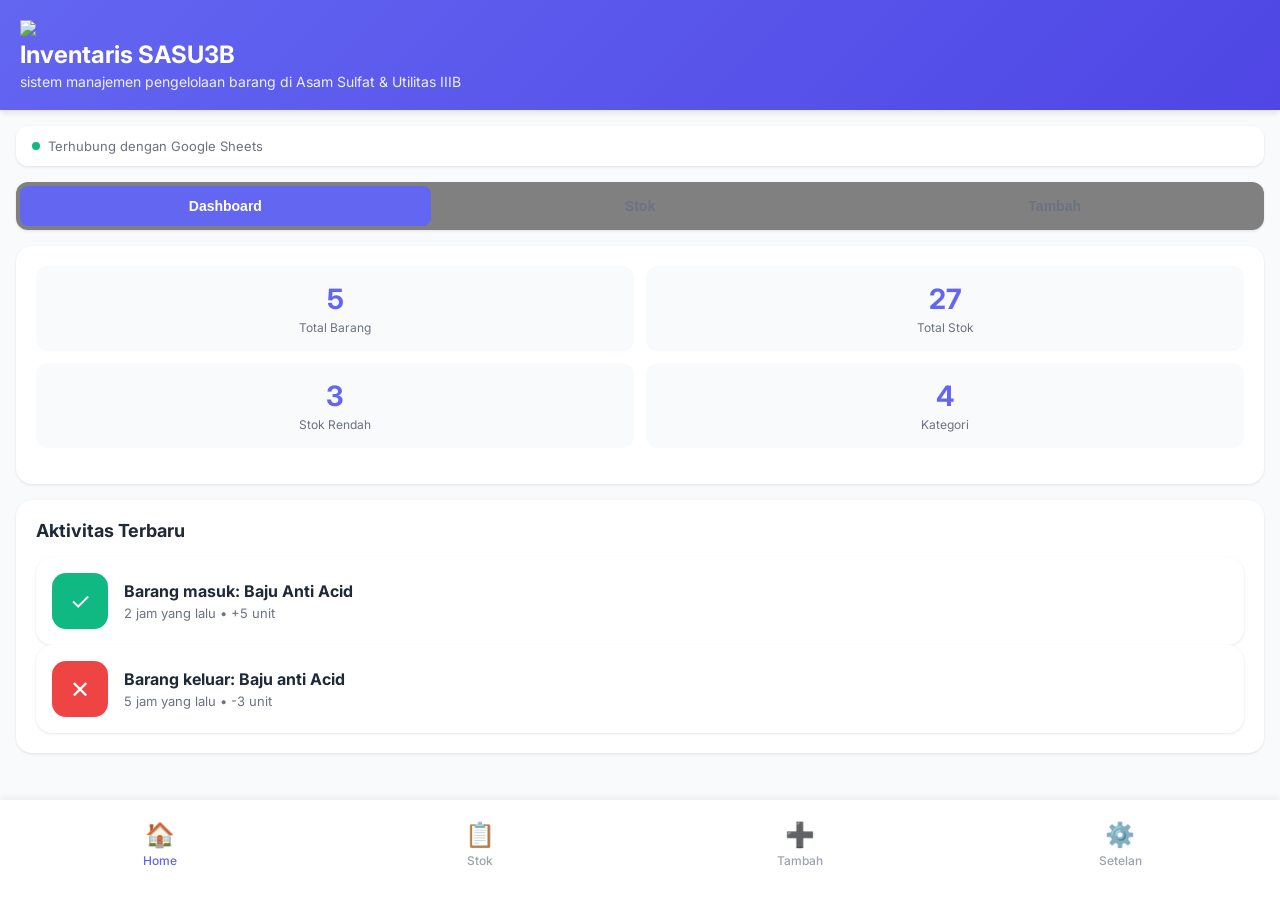
==== index.html @ f779a23b "Update index.html" ====
<!DOCTYPE html>
<html lang="id" data-theme="dark">
<head>
    <meta charset="UTF-8">
    <meta name="viewport" content="width=device-width, initial-scale=1.0, maximum-scale=1.0, user-scalable=no">
    <title>Inventaris Mobile</title>
    <link href="https://fonts.googleapis.com/css2?family=Inter:wght@400;500;600;700&display=swap" rel="stylesheet">
    <style>
        * {
            margin: 0;
            padding: 0;
            box-sizing: border-box;
        }

        :root {
            --primary: #6366f1;
            --primary-dark: #4f46e5;
            --success: #10b981;
            --danger: #ef4444;
            --warning: #f59e0b;
            --gray-50: #f9fafb;
            --gray-100: #f3f4f6;
            --gray-200: #e5e7eb;
            --gray-300: #d1d5db;
            --gray-400: #9ca3af;
            --gray-500: #6b7280;
            --gray-600: #4b5563;
            --gray-700: #374151;
            --gray-800: #1f2937;
            --gray-900: #111827;
        }

        body {
            font-family: 'Inter', -apple-system, BlinkMacSystemFont, sans-serif;
            background: var(--gray-50);
            color: var(--gray-900);
            min-height: 100vh;
            padding-bottom: 80px;
        }

        /* Header */
        .header {
            background: linear-gradient(135deg, var(--primary) 0%, var(--primary-dark) 100%);
            color: white;
            padding: 20px;
            position: sticky;
            top: 0;
            z-index: 100;
            box-shadow: 0 4px 6px -1px rgba(0, 0, 0, 0.1);
        }

        .header h1 {
            font-size: 24px;
            font-weight: 700;
            margin-bottom: 4px;
        }

        .header p {
            font-size: 14px;
            opacity: 0.9;
        }

        /* Navigation */
        .nav-tabs {
            display: flex;
            background: gray;
            padding: 4px;
            margin: 16px;
            border-radius: 12px;
            box-shadow: 0 1px 3px rgba(0,0,0,0.1);
            gap: 4px;
        }

        .nav-tab {
            flex: 1;
            padding: 12px;
            border: none;
            background: transparent;
            color: var(--gray-500);
            font-weight: 600;
            font-size: 14px;
            border-radius: 8px;
            cursor: pointer;
            transition: all 0.2s;
        }

        .nav-tab.active {
            background: var(--primary);
            color: white;
        }

        /* Cards */
        .card {
            background: white;
            border-radius: 16px;
            padding: 20px;
            margin: 16px;
            box-shadow: 0 1px 3px rgba(0,0,0,0.1);
        }

        .card-title {
            font-size: 18px;
            font-weight: 700;
            margin-bottom: 16px;
            color: var(--gray-800);
        }

        /* Stats Grid */
        .stats-grid {
            display: grid;
            grid-template-columns: repeat(2, 1fr);
            gap: 12px;
            margin-bottom: 16px;
        }

        .stat-card {
            background: var(--gray-50);
            padding: 16px;
            border-radius: 12px;
            text-align: center;
        }

        .stat-value {
            font-size: 28px;
            font-weight: 700;
            color: var(--primary);
        }

        .stat-label {
            font-size: 12px;
            color: var(--gray-500);
            margin-top: 4px;
        }

        /* Form Styles */
        .form-group {
            margin-bottom: 16px;
        }

        .form-label {
            display: block;
            font-size: 14px;
            font-weight: 600;
            color: var(--gray-700);
            margin-bottom: 6px;
        }

        .form-input, .form-select {
            width: 100%;
            padding: 14px 16px;
            border: 2px solid var(--gray-200);
            border-radius: 12px;
            font-size: 16px;
            transition: all 0.2s;
            font-family: inherit;
        }

        .form-input:focus, .form-select:focus {
            outline: none;
            border-color: var(--primary);
        }

        .form-input::placeholder {
            color: var(--gray-400);
        }

        /* Buttons */
        .btn {
            width: 100%;
            padding: 16px;
            border: none;
            border-radius: 12px;
            font-size: 16px;
            font-weight: 600;
            cursor: pointer;
            transition: all 0.2s;
            display: flex;
            align-items: center;
            justify-content: center;
            gap: 8px;
        }

        .btn-primary {
            background: var(--primary);
            color: white;
        }

        .btn-primary:active {
            transform: scale(0.98);
            background: var(--primary-dark);
        }

        .btn-success {
            background: var(--success);
            color: white;
        }

        .btn-danger {
            background: var(--danger);
            color: white;
        }

        .btn-secondary {
            background: var(--gray-100);
            color: var(--gray-700);
        }

        /* Inventory List */
        .inventory-list {
            display: flex;
            flex-direction: column;
            gap: 12px;
        }

        .inventory-item {
            background: white;
            border-radius: 16px;
            padding: 16px;
            display: flex;
            align-items: center;
            gap: 16px;
            box-shadow: 0 1px 3px rgba(0,0,0,0.1);
            position: relative;
            overflow: hidden;
        }

        .item-icon {
            width: 56px;
            height: 56px;
            background: linear-gradient(135deg, var(--primary) 0%, var(--primary-dark) 100%);
            border-radius: 14px;
            display: flex;
            align-items: center;
            justify-content: center;
            color: white;
            font-size: 24px;
            flex-shrink: 0;
        }

        .item-info {
            flex: 1;
            min-width: 0;
        }

        .item-name {
            font-weight: 700;
            font-size: 16px;
            color: var(--gray-800);
            margin-bottom: 4px;
            white-space: nowrap;
            overflow: hidden;
            text-overflow: ellipsis;
        }

        .item-meta {
            font-size: 13px;
            color: var(--gray-500);
            display: flex;
            gap: 12px;
        }

        .item-stock {
            text-align: right;
        }

        .stock-number {
            font-size: 24px;
            font-weight: 700;
            color: var(--success);
        }

        .stock-number.low {
            color: var(--danger);
        }

        .stock-label {
            font-size: 11px;
            color: var(--gray-400);
        }

        /* Action Buttons */
        .item-actions {
            display: flex;
            gap: 8px;
            margin-top: 12px;
        }

        .action-btn {
            flex: 1;
            padding: 10px;
            border: none;
            border-radius: 8px;
            font-size: 13px;
            font-weight: 600;
            cursor: pointer;
            display: flex;
            align-items: center;
            justify-content: center;
            gap: 4px;
        }

        .action-in {
            background: #d1fae5;
            color: #065f46;
        }

        .action-out {
            background: #fee2e2;
            color: #991b1b;
        }

        /* Search Bar */
        .search-container {
            position: relative;
            margin: 16px;
        }

        .search-input {
            width: 100%;
            padding: 14px 16px 14px 48px;
            border: none;
            border-radius: 12px;
            font-size: 16px;
            background: white;
            box-shadow: 0 1px 3px rgba(0,0,0,0.1);
        }

        .search-icon {
            position: absolute;
            left: 16px;
            top: 50%;
            transform: translateY(-50%);
            color: var(--gray-400);
        }

        /* Empty State */
        .empty-state {
            text-align: center;
            padding: 60px 20px;
            color: var(--gray-400);
        }

        .empty-icon {
            font-size: 64px;
            margin-bottom: 16px;
            opacity: 0.5;
        }

        /* Toast Notification */
        .toast {
            position: fixed;
            bottom: 100px;
            left: 50%;
            transform: translateX(-50%) translateY(100px);
            background: var(--gray-800);
            color: white;
            padding: 16px 24px;
            border-radius: 12px;
            font-weight: 500;
            opacity: 0;
            transition: all 0.3s;
            z-index: 1000;
            box-shadow: 0 10px 15px -3px rgba(0,0,0,0.1);
        }

        .toast.show {
            transform: translateX(-50%) translateY(0);
            opacity: 1;
        }

        /* Modal */
        .modal-overlay {
            position: fixed;
            top: 0;
            left: 0;
            right: 0;
            bottom: 0;
            background: rgba(0,0,0,0.5);
            display: none;
            align-items: flex-end;
            justify-content: center;
            z-index: 200;
            opacity: 0;
            transition: opacity 0.3s;
        }

        .modal-overlay.show {
            display: flex;
            opacity: 1;
        }

        .modal {
            background: white;
            width: 100%;
            max-height: 90vh;
            border-radius: 24px 24px 0 0;
            padding: 24px;
            transform: translateY(100%);
            transition: transform 0.3s;
            overflow-y: auto;
        }

        .modal-overlay.show .modal {
            transform: translateY(0);
        }

        .modal-header {
            display: flex;
            justify-content: space-between;
            align-items: center;
            margin-bottom: 24px;
        }

        .modal-title {
            font-size: 20px;
            font-weight: 700;
        }

        .modal-close {
            width: 40px;
            height: 40px;
            border: none;
            background: var(--gray-100);
            border-radius: 50%;
            font-size: 20px;
            cursor: pointer;
            display: flex;
            align-items: center;
            justify-content: center;
        }

        /* Settings */
        .setting-item {
            display: flex;
            justify-content: space-between;
            align-items: center;
            padding: 16px 0;
            border-bottom: 1px solid var(--gray-100);
        }

        .setting-label {
            font-weight: 600;
            color: var(--gray-700);
        }

        .setting-desc {
            font-size: 13px;
            color: var(--gray-400);
            margin-top: 2px;
        }

        /* Toggle Switch */
        .toggle {
            width: 52px;
            height: 28px;
            background: var(--gray-300);
            border-radius: 14px;
            position: relative;
            cursor: pointer;
            transition: background 0.2s;
        }

        .toggle.active {
            background: var(--primary);
        }

        .toggle::after {
            content: '';
            position: absolute;
            width: 24px;
            height: 24px;
            background: blue;
            border-radius: 50%;
            top: 2px;
            left: 2px;
            transition: transform 0.2s;
            box-shadow: 0 2px 4px rgba(0,0,0,0.1);
        }

        .toggle.active::after {
            transform: translateX(24px);
        }

        /* Loading */
        .loading {
            display: inline-block;
            width: 20px;
            height: 20px;
            border: 3px solid rgba(255,255,255,0.3);
            border-radius: 50%;
            border-top-color: white;
            animation: spin 1s ease-in-out infinite;
        }

        @keyframes spin {
            to { transform: rotate(360deg); }
        }

        .skeleton {
            background: linear-gradient(90deg, var(--gray-100) 25%, var(--gray-200) 50%, var(--gray-100) 75%);
            background-size: 200% 100%;
            animation: shimmer 1.5s infinite;
            border-radius: 8px;
        }

        @keyframes shimmer {
            0% { background-position: 200% 0; }
            100% { background-position: -200% 0; }
        }

        /* Bottom Navigation */
        .bottom-nav {
            position: fixed;
            bottom: 0;
            left: 0;
            right: 0;
            background: white;
            display: flex;
            justify-content: space-around;
            padding: 12px 0 24px;
            box-shadow: 0 -4px 6px -1px rgba(0,0,0,0.05);
            z-index: 50;
        }

        .nav-item {
            flex: 1;
            display: flex;
            flex-direction: column;
            align-items: center;
            gap: 4px;
            padding: 8px;
            color: var(--gray-400);
            text-decoration: none;
            font-size: 12px;
            font-weight: 500;
            transition: all 0.2s;
        }

        .nav-item.active {
            color: var(--primary);
        }

        .nav-icon {
            font-size: 24px;
        }

        /* QR Scanner Simulation */
        .scanner-container {
            width: 100%;
            height: 300px;
            background: var(--gray-900);
            border-radius: 16px;
            display: flex;
            align-items: center;
            justify-content: center;
            position: relative;
            overflow: hidden;
        }

        .scanner-frame {
            width: 200px;
            height: 200px;
            border: 2px solid var(--success);
            border-radius: 20px;
            position: relative;
        }

        .scanner-line {
            position: absolute;
            width: 100%;
            height: 2px;
            background: var(--success);
            top: 0;
            animation: scan 2s linear infinite;
        }

        @keyframes scan {
            0% { top: 0; opacity: 0; }
            10% { opacity: 1; }
            90% { opacity: 1; }
            100% { top: 100%; opacity: 0; }
        }

        /* Hide sections */
        .section {
            display: none;
        }

        .section.active {
            display: block;
        }

        /* Sync Status */
        .sync-status {
            display: flex;
            align-items: center;
            gap: 8px;
            font-size: 13px;
            color: var(--gray-500);
            margin: 16px;
            padding: 12px 16px;
            background: white;
            border-radius: 12px;
            box-shadow: 0 1px 3px rgba(0,0,0,0.1);
        }

        .sync-indicator {
            width: 8px;
            height: 8px;
            border-radius: 50%;
            background: var(--success);
        }

        .sync-indicator.syncing {
            background: var(--warning);
            animation: pulse 1.5s infinite;
        }

        @keyframes pulse {
            0%, 100% { opacity: 1; }
            50% { opacity: 0.5; }
        }

        /* Responsive */
        @media (max-width: 380px) {
            .stats-grid {
                grid-template-columns: 1fr;
            }
        }
    </style>
</head>
<body>

    <!-- Header -->
    <div class="header">   
           <img src="50x42.png"> 
        <h1> Inventaris SASU3B</h1>
        <p>sistem manajemen pengelolaan barang di Asam Sulfat & Utilitas IIIB</p>
    </div>

    <!-- Sync Status -->
    <div class="sync-status">
        <div class="sync-indicator" id="syncIndicator"></div>
        <span id="syncText">Terhubung dengan Google Sheets</span>
    </div>

    <!-- Navigation Tabs -->
    <div class="nav-tabs">
        <button class="nav-tab active" onclick="switchTab('dashboard')">Dashboard</button>
        <button class="nav-tab" onclick="switchTab('inventory')">Stok</button>
        <button class="nav-tab" onclick="switchTab('add')">Tambah</button>
    </div>

    <!-- Dashboard Section -->
    <div id="dashboard" class="section active">
        <div class="card">
            <div class="stats-grid">
                <div class="stat-card">
                    <div class="stat-value" id="totalItems">0</div>
                    <div class="stat-label">Total Barang</div>
                </div>
                <div class="stat-card">
                    <div class="stat-value" id="totalStock">0</div>
                    <div class="stat-label">Total Stok</div>
                </div>
                <div class="stat-card">
                    <div class="stat-value" id="lowStock">0</div>
                    <div class="stat-label">Stok Rendah</div>
                </div>
                <div class="stat-card">
                    <div class="stat-value" id="categories">0</div>
                    <div class="stat-label">Kategori</div>
                </div>
            </div>
        </div>

        <div class="card">
            <div class="card-title">Aktivitas Terbaru</div>
            <div id="recentActivity">
                <div class="inventory-item">
                    <div class="item-icon" style="background: var(--success);">✓</div>
                    <div class="item-info">
                        <div class="item-name">Barang masuk: Baju Anti Acid</div>
                        <div class="item-meta">2 jam yang lalu • +5 unit</div>
                    </div>
                </div>
                <div class="inventory-item">
                    <div class="item-icon" style="background: var(--danger);">✕</div>
                    <div class="item-info">
                        <div class="item-name">Barang keluar: Baju anti Acid</div>
                        <div class="item-meta">5 jam yang lalu • -3 unit</div>
                    </div>
                </div>
            </div>
        </div>
    </div>

    <!-- Inventory Section -->
    <div id="inventory" class="section">
        <div class="search-container">
            <span class="search-icon">🔍</span>
            <input type="text" class="search-input" id="searchInput" placeholder="Cari barang..." oninput="searchItems()">
        </div>

        <div class="inventory-list" id="inventoryList">
            <!-- Items will be rendered here -->
        </div>
        
        <div class="empty-state" id="emptyState" style="display: none;">
            <div class="empty-icon">📭</div>
            <p>Tidak ada barang ditemukan</p>
        </div>
    </div>

    <!-- Add Item Section -->
    <div id="add" class="section">
        <div class="card">
            <div class="card-title">Tambah Barang Baru</div>
            <form id="addForm" onsubmit="handleAddItem(event)">
                <div class="form-group">
                    <label class="form-label">Nama Barang</label>
                    <input type="text" class="form-input" id="itemName" placeholder="Contoh: Baju anti Acid" required>
                </div>
                
                <div class="form-group">
                    <label class="form-label">Kategori</label>
                    <select class="form-select" id="itemCategory" required>
                        <option value="">Pilih Kategori</option>
                        <option value="Onishi">Exhaust fan</option>
                        <option value="Portable Blower">Exhaust fan</option>
                        <option value="Submersibble pump">Pompa</option>
                        <option value="Baju Anti Acid">Alat Pelindung Diri</option>
                        <option value="Lainnya">Lainnya</option>
                    </select>
                </div>

                <div class="form-group">
                    <label class="form-label">Stok Awal</label>
                    <input type="number" class="form-input" id="itemStock" placeholder="0" min="0" required>
                </div>

                <div class="form-group">
                    <label class="form-label">Satuan</label>
                    <select class="form-select" id="itemUnit" required>
                        <option value="Unit">Unit</option>
                        <option value="Pcs">Pcs</option>
                        <option value="Box">Box</option>
                        <option value="Set">Set</option>
                        <option value="Kg">Kg</option>
                        <option value="Meter">Meter</option>
                    </select>
                </div>

                <div class="form-group">
                    <label class="form-label">Lokasi Penyimpanan</label>
                    <input type="text" class="form-input" id="itemLocation" placeholder="Contoh: Gudang kontainer,1300">
                </div>

                <button type="submit" class="btn btn-primary" id="submitBtn">
                    <span>Simpan ke Spreadsheet</span>
                </button>
            </form>
        </div>

        <div class="card" style="margin-top: 16px;">
            <div class="card-title">Pindai QR Code</div>
            <div class="scanner-container" onclick="simulateScan()">
                <div class="scanner-frame">
                    <div class="scanner-line"></div>
                </div>
            </div>
            <p style="text-align: center; color: var(--gray-500); margin-top: 12px; font-size: 14px;">
                Ketuk untuk melakukan pemindaian
            </p>
        </div>
    </div>

    <!-- Settings Section -->
    <div id="settings" class="section">
        <div class="card">
            <div class="card-title">Pengaturan Spreadsheet</div>
            
            <div class="setting-item">
                <div>
                    <div class="setting-label">ID Spreadsheet</div>
                    <div class="setting-desc" id="sheetIdDisplay">Belum dikonfigurasi</div>
                </div>
                <button class="btn btn-secondary" style="width: auto; padding: 8px 16px;" onclick="configureSheet()">
                    Edit
                </button>
            </div>

            <div class="setting-item">
                <div>
                    <div class="setting-label">Sinkronisasi Otomatis</div>
                    <div class="setting-desc">Perbarui data secara real-time</div>
                </div>
                <div class="toggle active" id="autoSync" onclick="toggleSync()"></div>
            </div>

            <div class="setting-item">
                <div>
                    <div class="setting-label">Notifikasi Stok Rendah</div>
                    <div class="setting-desc">Peringatan saat stok < 5 unit</div>
                </div>
                <div class="toggle active" id="lowStockAlert" onclick="toggleAlert()"></div>
            </div>
        </div>

        <div class="card" style="margin-top: 16px;">
            <div class="card-title">Panduan Penggunaan</div>
            <div style="font-size: 14px; line-height: 1.6; color: var(--gray-600);">
                <p style="margin-bottom: 12px;"><strong>1.</strong> Buat Google Spreadsheet baru</p>
                <p style="margin-bottom: 12px;"><strong>2.</strong> Bagikan spreadsheet dengan "Anyone with the link can edit"</p>
                <p style="margin-bottom: 12px;"><strong>3.</strong> Salin ID dari URL spreadsheet</p>
                <p style="margin-bottom: 12px;"><strong>4.</strong> Tempel ID di pengaturan aplikasi</p>
                <p><strong>5.</strong> Format kolom: Nama | Kategori | Stok | Satuan | Lokasi | Terakhir Update</p>
            </div>
        </div>

        <button class="btn btn-danger" style="margin: 16px;" onclick="clearAllData()">
            Hapus Semua Data Lokal
        </button>
    </div>

    <!-- Transaction Modal -->
    <div class="modal-overlay" id="transactionModal">
        <div class="modal">
            <div class="modal-header">
                <h3 class="modal-title" id="modalTitle">Update Stok</h3>
                <button class="modal-close" onclick="closeModal()">✕</button>
            </div>
            
            <div style="text-align: center; margin-bottom: 24px;">
                <div style="font-size: 48px; margin-bottom: 8px;" id="modalIcon">📦</div>
                <h4 id="modalItemName" style="color: var(--gray-800);">Nama Barang</h4>
                <p style="color: var(--gray-500); font-size: 14px;">Stok saat ini: <strong id="modalCurrentStock">0</strong></p>
            </div>

            <div class="form-group">
                <label class="form-label">Jumlah</label>
                <input type="number" class="form-input" id="transactionAmount" placeholder="0" min="1" required>
            </div>

            <div class="form-group">
                <label class="form-label">Catatan (Opsional)</label>
                <input type="text" class="form-input" id="transactionNote" placeholder="Contoh: Penjualan ke customer X">
            </div>

            <div style="display: flex; gap: 12px; margin-top: 24px;">
                <button class="btn btn-secondary" style="flex: 1;" onclick="closeModal()">Batal</button>
                <button class="btn btn-primary" style="flex: 1;" onclick="processTransaction()">
                    <span id="modalActionBtn">Simpan</span>
                </button>
            </div>
        </div>
    </div>

    <!-- Toast -->
    <div class="toast" id="toast">Notifikasi</div>

    <!-- Bottom Navigation -->
    <nav class="bottom-nav">
        <a href="#" class="nav-item active" onclick="switchSection('dashboard')">
            <span class="nav-icon">🏠</span>
            <span>Home</span>
        </a>
        <a href="#" class="nav-item" onclick="switchSection('inventory')">
            <span class="nav-icon">📋</span>
            <span>Stok</span>
        </a>
        <a href="#" class="nav-item" onclick="switchSection('add')">
            <span class="nav-icon">➕</span>
            <span>Tambah</span>
        </a>
        <a href="#" class="nav-item" onclick="switchSection('settings')">
            <span class="nav-icon">⚙️</span>
            <span>Setelan</span>
        </a>
    </nav>

    <script>
        // Data Management
        let inventoryData = [];
        let currentTransaction = null;
        let spreadsheetId = localStorage.getItem('170NYwiCWwAXBTgz4H0UvGnUUYLmIyr0kjxgoSiVc9CQ') || '';

        // Initialize
        document.addEventListener('DOMContentLoaded', () => {
            loadData();
            updateStats();
            
            if (spreadsheetId) {
                document.getElementById('sheetIdDisplay').textContent = spreadsheetId.substring(0, 20) + '...';
                simulateSync();
            }
        });

        // Load Data from LocalStorage (simulating spreadsheet data)
        function loadData() {
            const saved = localStorage.getItem('inventoryData');
            if (saved) {
                inventoryData = JSON.parse(saved);
            } else {
                // Sample data for demo
                inventoryData = [
                    { id: 1, name: 'Onishi', category: 'Exhaust fan', stock: 12, unit: 'Unit', location: 'Gudang kontainer-1300', lastUpdate: '2024-01-15' },
                    { id: 2, name: 'Portable Blower', category: 'Exhaust fan', stock: 3, unit: 'EA', location: 'Gudang kontainer-1300', lastUpdate: '2024-01-14' },
                    { id: 3, name: 'Submersibble pump', category: 'Pompa', stock: 2, unit: 'EA', location: 'Gudang Gedung STG17-5', lastUpdate: '2024-01-13' },
                    { id: 4, name: 'Baju Anti Acid', category: 'Alat Pelindung Diri', stock: 4, unit: 'Stel', location: 'BARAK-1300', lastUpdate: '2024-01-12' },
                    { id: 5, name: 'Handy Talky', category: 'Alat Komunikasi', stock: 6, unit: 'Unit', location: 'CCR SA-SU3B', lastUpdate: '2024-01-11' }
                ];
                saveData();
            }
            renderInventory();
        }

        // Save Data to LocalStorage
        function saveData() {
            localStorage.setItem('inventoryData', JSON.stringify(inventoryData));
        }

        // Simulate Google Sheets Sync
        async function simulateSync() {
            const indicator = document.getElementById('syncIndicator');
            const text = document.getElementById('syncText');
            
            indicator.classList.add('syncing');
            text.textContent = 'Menyinkronkan dengan Google Sheets...';
            
            // Simulate API delay
            await new Promise(r => setTimeout(r, 1500));
            
            indicator.classList.remove('syncing');
            text.textContent = 'Terakhir sinkron: ' + new Date().toLocaleTimeString('id-ID');
            showToast('Data berhasil disinkronkan');
        }

        // Navigation Functions
        function switchTab(tab) {
            document.querySelectorAll('.nav-tab').forEach(t => t.classList.remove('active'));
            event.target.classList.add('active');
            
            document.querySelectorAll('.section').forEach(s => s.classList.remove('active'));
            document.getElementById(tab).classList.add('active');
        }

        function switchSection(section) {
            document.querySelectorAll('.nav-item').forEach(n => n.classList.remove('active'));
            event.currentTarget.classList.add('active');
            
            document.querySelectorAll('.section').forEach(s => s.classList.remove('active'));
            document.getElementById(section).classList.add('active');
            
            // Update top tabs for consistency
            document.querySelectorAll('.nav-tab').forEach(t => t.classList.remove('active'));
            if (section === 'dashboard') document.querySelectorAll('.nav-tab')[0].classList.add('active');
            if (section === 'inventory') document.querySelectorAll('.nav-tab')[1].classList.add('active');
            if (section === 'add') document.querySelectorAll('.nav-tab')[2].classList.add('active');
        }

        // Render Inventory List
        function renderInventory(filter = '') {
            const list = document.getElementById('inventoryList');
            const empty = document.getElementById('emptyState');
            
            const filtered = inventoryData.filter(item => 
                item.name.toLowerCase().includes(filter.toLowerCase()) ||
                item.category.toLowerCase().includes(filter.toLowerCase())
            );

            if (filtered.length === 0) {
                list.innerHTML = '';
                empty.style.display = 'block';
                return;
            }

            empty.style.display = 'none';
            list.innerHTML = filtered.map(item => `
                <div class="inventory-item">
                    <div class="item-icon">${getCategoryIcon(item.category)}</div>
                    <div class="item-info">
                        <div class="item-name">${item.name}</div>
                        <div class="item-meta">
                            <span>${item.category}</span>
                            <span>•</span>
                            <span>${item.location}</span>
                        </div>
                        <div class="item-actions">
                            <button class="action-btn action-in" onclick="openTransaction(${item.id}, 'in')">
                                <span>⬆️</span> Masuk
                            </button>
                            <button class="action-btn action-out" onclick="openTransaction(${item.id}, 'out')">
                                <span>⬇️</span> Keluar
                            </button>
                        </div>
                    </div>
                    <div class="item-stock">
                        <div class="stock-number ${item.stock < 5 ? 'low' : ''}">${item.stock}</div>
                        <div class="stock-label">${item.unit}</div>
                    </div>
                </div>
            `).join('');
        }

        function getCategoryIcon(category) {
            const icons = {
                'Exhaust Fan': '💻',
                'Pompa': '🔧',
                'Alat Pelindung Diri': '📝',
                'Alat Komunikasi': '🪑',
                'Lainnya': '📦'
            };
            return icons[category] || '📦';
        }

        function searchItems() {
            const query = document.getElementById('searchInput').value;
            renderInventory(query);
        }

        // Add Item
        async function handleAddItem(e) {
            e.preventDefault();
            
            const btn = document.getElementById('submitBtn');
            const originalContent = btn.innerHTML;
            btn.innerHTML = '<div class="loading"></div>';
            btn.disabled = true;

            const newItem = {
                id: Date.now(),
                name: document.getElementById('itemName').value,
                category: document.getElementById('itemCategory').value,
                stock: parseInt(document.getElementById('itemStock').value),
                unit: document.getElementById('itemUnit').value,
                location: document.getElementById('itemLocation').value || '-',
                lastUpdate: new Date().toISOString().split('T')[0]
            };

            // Simulate API call to Google Sheets
            await new Promise(r => setTimeout(r, 1000));

            inventoryData.unshift(newItem);
            saveData();
            
            // Reset form
            document.getElementById('addForm').reset();
            
            btn.innerHTML = originalContent;
            btn.disabled = false;
            
            showToast('Barang berhasil ditambahkan ke spreadsheet!');
            updateStats();
            
            // Switch to inventory tab
            document.querySelectorAll('.nav-tab')[1].click();
        }

        // Transaction Modal
        function openTransaction(id, type) {
            const item = inventoryData.find(i => i.id === id);
            if (!item) return;

            currentTransaction = { item, type };
            
            document.getElementById('modalTitle').textContent = type === 'in' ? 'Barang Masuk' : 'Barang Keluar';
            document.getElementById('modalIcon').textContent = type === 'in' ? '⬆️' : '⬇️';
            document.getElementById('modalItemName').textContent = item.name;
            document.getElementById('modalCurrentStock').textContent = item.stock;
            document.getElementById('transactionAmount').value = '';
            document.getElementById('transactionNote').value = '';
            document.getElementById('modalActionBtn').textContent = type === 'in' ? 'Tambah Stok' : 'Kurangi Stok';
            
            document.getElementById('transactionModal').classList.add('show');
        }

        function closeModal() {
            document.getElementById('transactionModal').classList.remove('show');
            currentTransaction = null;
        }

        async function processTransaction() {
            const amount = parseInt(document.getElementById('transactionAmount').value);
            if (!amount || amount < 1) {
                showToast('Masukkan jumlah yang valid');
                return;
            }

            const { item, type } = currentTransaction;
            
            if (type === 'out' && amount > item.stock) {
                showToast('Stok tidak mencukupi!');
                return;
            }

            // Simulate API delay
            await new Promise(r => setTimeout(r, 500));

            if (type === 'in') {
                item.stock += amount;
            } else {
                item.stock -= amount;
            }
            
            item.lastUpdate = new Date().toISOString().split('T')[0];
            
            saveData();
            renderInventory(document.getElementById('searchInput').value);
            updateStats();
            closeModal();
            
            showToast(`Stok ${type === 'in' ? 'ditambah' : 'dikurangi'} ${amount} ${item.unit}`);
        }

        // Update Statistics
        function updateStats() {
            const totalItems = inventoryData.length;
            const totalStock = inventoryData.reduce((sum, item) => sum + item.stock, 0);
            const lowStock = inventoryData.filter(item => item.stock < 5).length;
            const categories = new Set(inventoryData.map(item => item.category)).size;

            animateNumber('totalItems', totalItems);
            animateNumber('totalStock', totalStock);
            animateNumber('lowStock', lowStock);
            animateNumber('categories', categories);
        }

        function animateNumber(id, target) {
            const el = document.getElementById(id);
            const start = parseInt(el.textContent);
            const duration = 500;
            const startTime = performance.now();

            function update(currentTime) {
                const elapsed = currentTime - startTime;
                const progress = Math.min(elapsed / duration, 1);
                const current = Math.floor(start + (target - start) * progress);
                el.textContent = current;
                
                if (progress < 1) {
                    requestAnimationFrame(update);
                }
            }
            
            requestAnimationFrame(update);
        }

        // Settings Functions
        function configureSheet() {
            const id = prompt('170NYwiCWwAXBTgz4H0UvGnUUYLmIyr0kjxgoSiVc9CQ', spreadsheetId);
            if (id) {
                spreadsheetId = id;
                localStorage.setItem('170NYwiCWwAXBTgz4H0UvGnUUYLmIyr0kjxgoSiVc9CQ', id);
                document.getElementById('sheetIdDisplay').textContent = id.substring(0, 20) + '...';
                showToast('ID Spreadsheet tersimpan');
                simulateSync();
            }
        }

        function toggleSync() {
            document.getElementById('autoSync').classList.toggle('active');
        }

        function toggleAlert() {
            document.getElementById('lowStockAlert').classList.toggle('active');
        }

        function clearAllData() {
            if (confirm('Yakin ingin menghapus semua data? Tindakan ini tidak dapat dibatalkan.')) {
                localStorage.removeItem('inventoryData');
                inventoryData = [];
                saveData();
                renderInventory();
                updateStats();
                showToast('Semua data telah dihapus');
            }
        }

        // QR Scanner Simulation
        function simulateScan() {
            showToast('Memindai QR Code...');
            setTimeout(() => {
                document.getElementById('itemName').value = 'Handy Talky';
                document.getElementById('itemCategory').value = 'Alat Komunikasi';
                document.getElementById('itemStock').value = '1';
                showToast('QR Code terdeteksi! Form telah diisi otomatis');
            }, 1500);
        }

        // Toast Notification
        function showToast(message) {
            const toast = document.getElementById('toast');
            toast.textContent = message;
            toast.classList.add('show');
            
            setTimeout(() => {
                toast.classList.remove('show');
            }, 3000);
        }

        // Google Sheets Integration (Real Implementation Template)
        /*
        async function syncWithGoogleSheets() {
            const SHEET_ID = localStorage.getItem('170NYwiCWwAXBTgz4H0UvGnUUYLmIyr0kjxgoSiVc9CQ');
            const API_KEY = 'YOUR_API_KEY'; // Get from Google Cloud Console
            const RANGE = 'Sheet1!A1:F100';
            
            // Read data
            const response = await fetch(
                `https://sheets.googleapis.com/v4/spreadsheets/${SHEET_ID}/values/${RANGE}?key=${API_KEY}`
            );
            const data = await response.json();
            
            // Append data
            await fetch(
                `https://sheets.googleapis.com/v4/spreadsheets/${SHEET_ID}/values/${RANGE}:append?valueInputOption=USER_ENTERED&key=${API_KEY}`,
                {
                    method: 'POST',
                    headers: { 'Content-Type': 'application/json' },
                    body: JSON.stringify({
                        values: [[name, category, stock, unit, location, date]]
                    })
                }
            );
        }
        */
    </script>
</body>
</html>
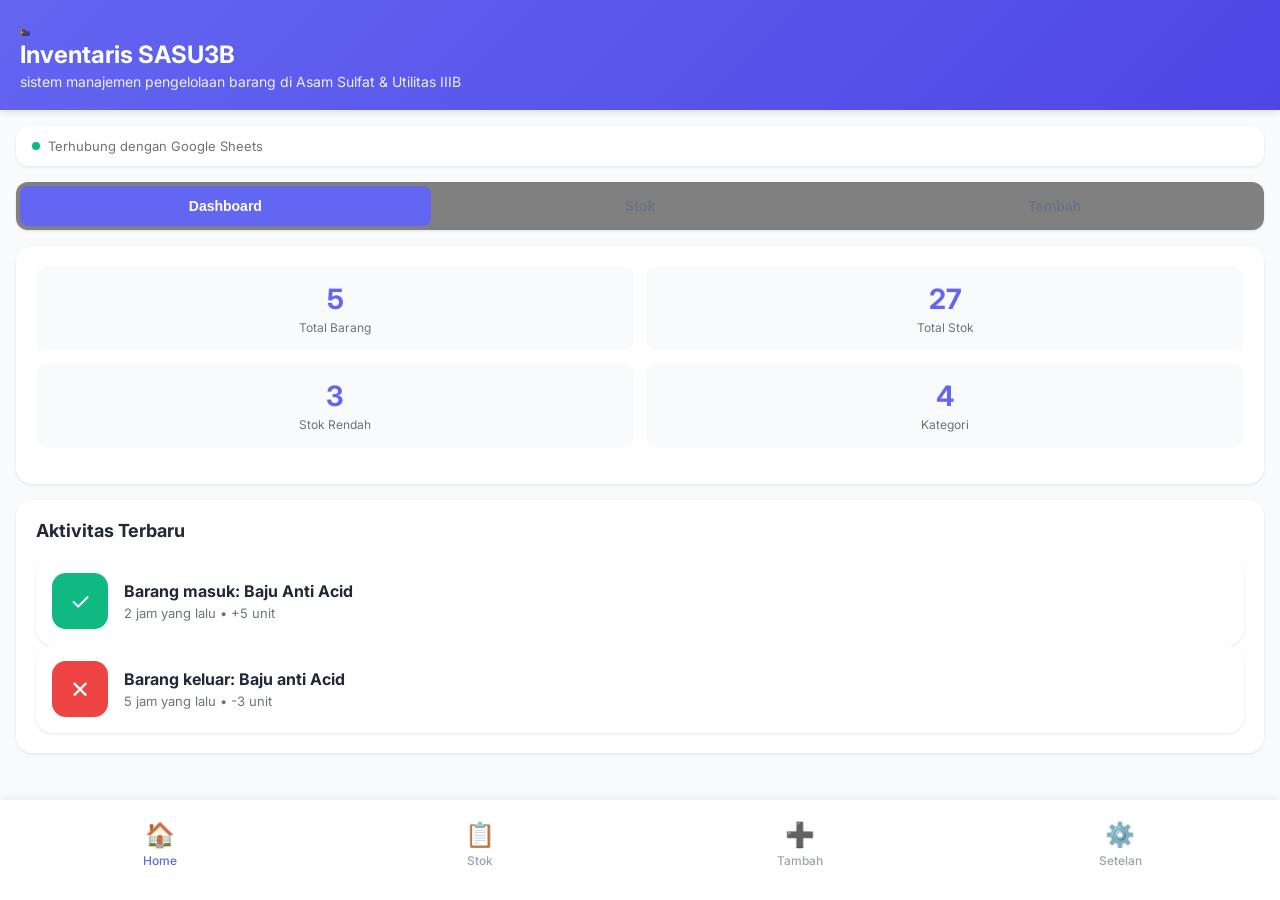
==== commit 67372bc4: "Update index.html" ====
--- a/index.html
+++ b/index.html
@@ -633,8 +633,7 @@
 
     <!-- Header -->
     <div class="header">   
-           <img src="50x42.png"> 
-        <h1> Inventaris SASU3B</h1>
+        <img src="logoSASU3B.png"> <h1> Inventaris SASU3B</h1>
         <p>sistem manajemen pengelolaan barang di Asam Sulfat & Utilitas IIIB</p>
     </div>
 
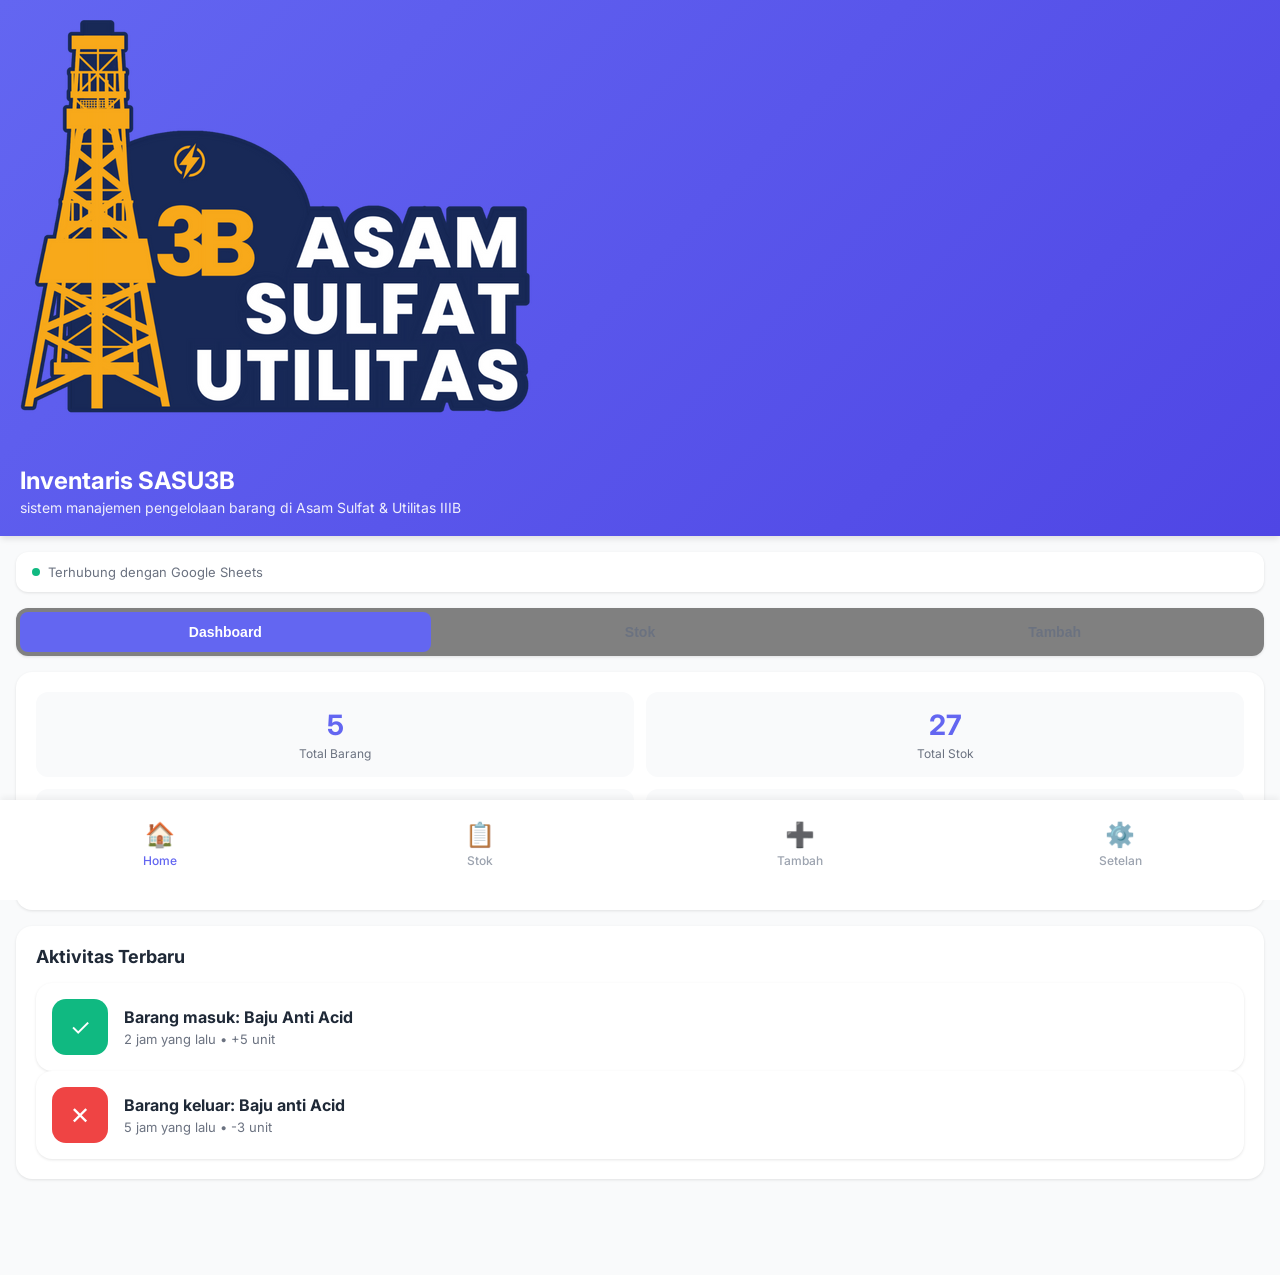
==== commit 5c5c83f5: "Update index.html" ====
--- a/index.html
+++ b/index.html
@@ -633,7 +633,7 @@
 
     <!-- Header -->
     <div class="header">   
-        <img src="logoSASU3B.png"> <h1> Inventaris SASU3B</h1>
+        <img src="logo.png"> <h1> Inventaris SASU3B</h1>
         <p>sistem manajemen pengelolaan barang di Asam Sulfat & Utilitas IIIB</p>
     </div>
 
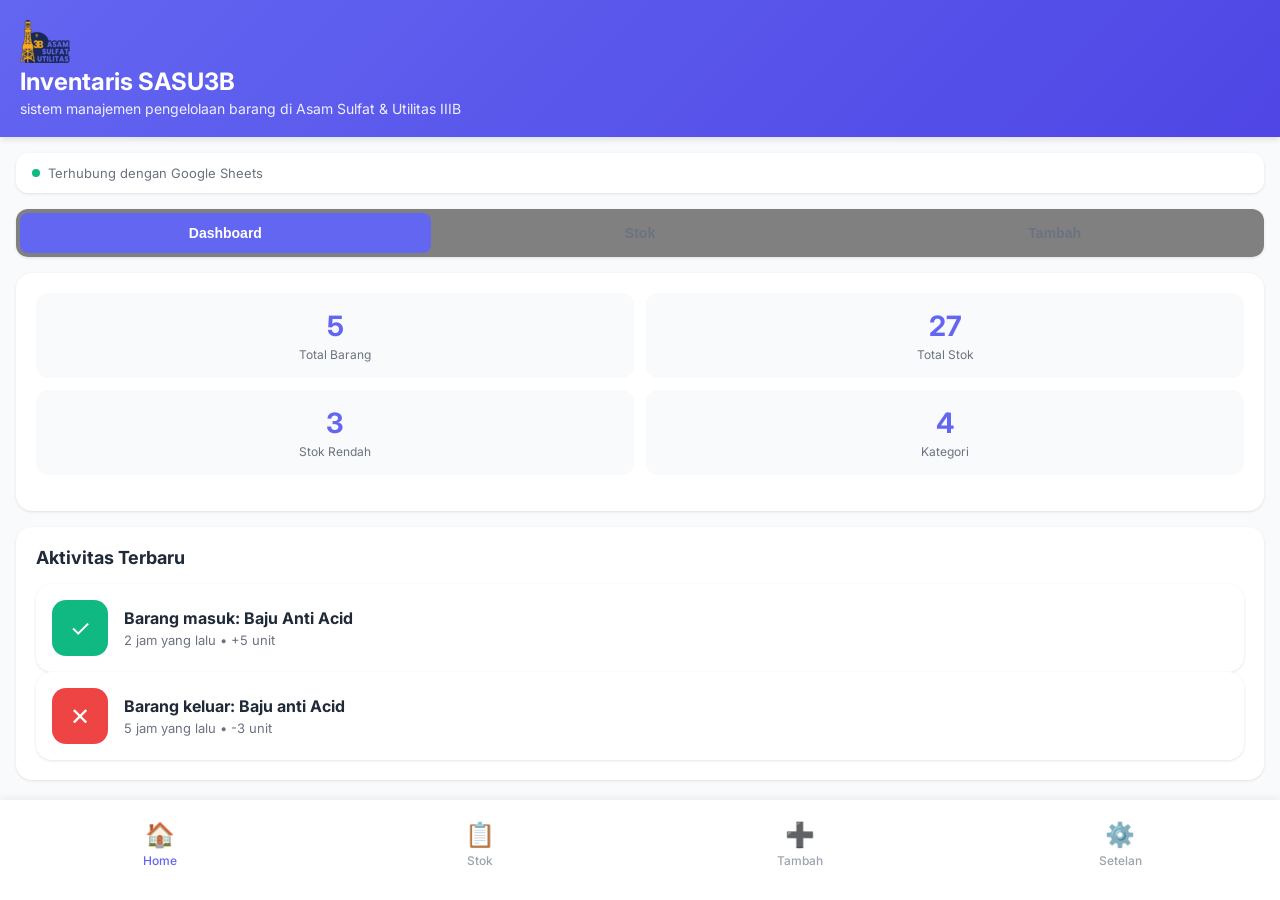
==== commit 5f111ced: "Update index.html" ====
--- a/index.html
+++ b/index.html
@@ -633,7 +633,7 @@
 
     <!-- Header -->
     <div class="header">   
-        <img src="logo.png"> <h1> Inventaris SASU3B</h1>
+        <img src="50X42.png"> <h1> Inventaris SASU3B</h1>
         <p>sistem manajemen pengelolaan barang di Asam Sulfat & Utilitas IIIB</p>
     </div>
 
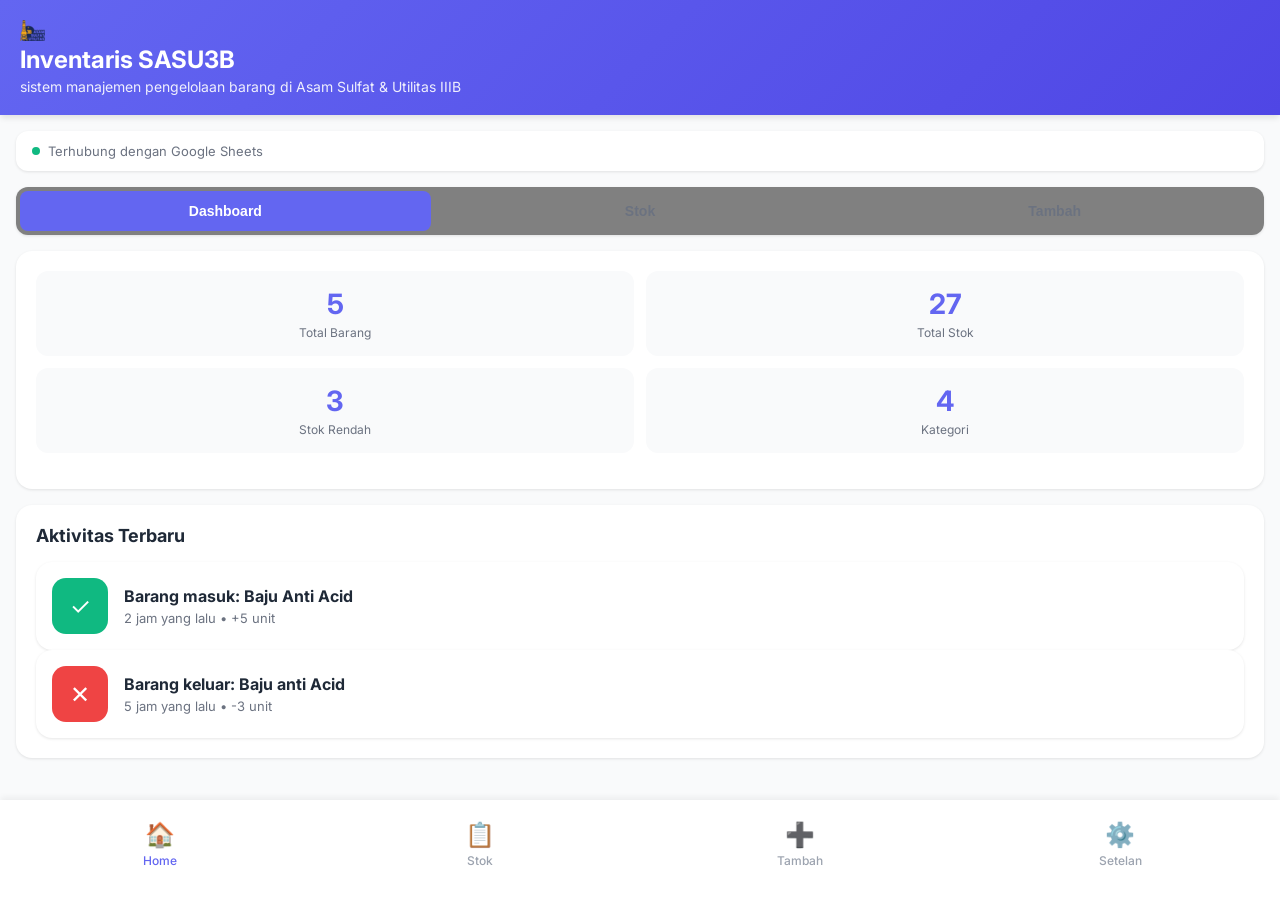
==== commit b29c2f8c: "Update index.html" ====
--- a/index.html
+++ b/index.html
@@ -633,7 +633,7 @@
 
     <!-- Header -->
     <div class="header">   
-        <img src="50X42.png"> <h1> Inventaris SASU3B</h1>
+        <img src="25x21.png"> <h1> Inventaris SASU3B</h1>
         <p>sistem manajemen pengelolaan barang di Asam Sulfat & Utilitas IIIB</p>
     </div>
 
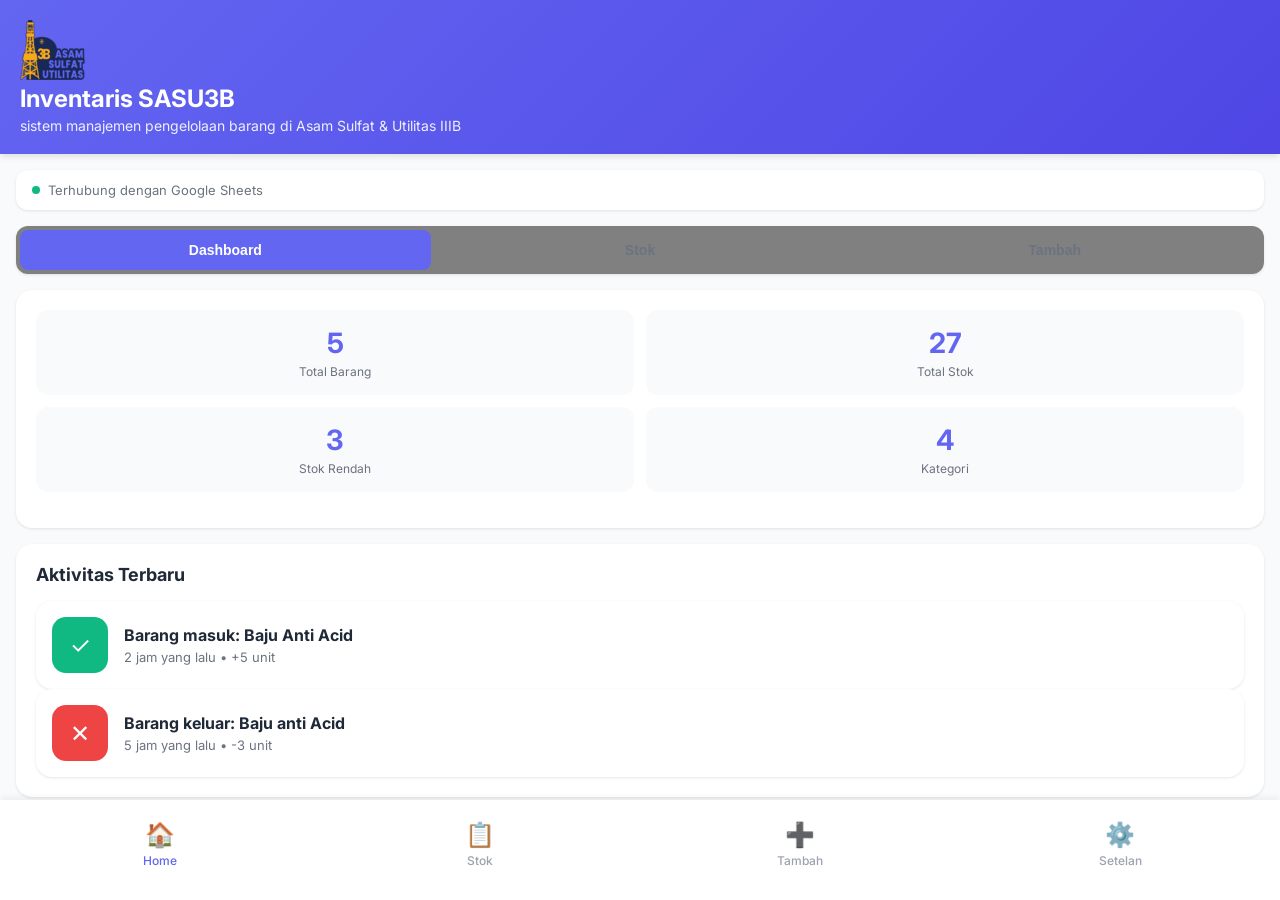
==== commit f4634f0f: "Update index.html" ====
--- a/index.html
+++ b/index.html
@@ -633,7 +633,7 @@
 
     <!-- Header -->
     <div class="header">   
-        <img src="25x21.png"> <h1> Inventaris SASU3B</h1>
+        <img src="65X60.png"> <h1> Inventaris SASU3B</h1>
         <p>sistem manajemen pengelolaan barang di Asam Sulfat & Utilitas IIIB</p>
     </div>
 
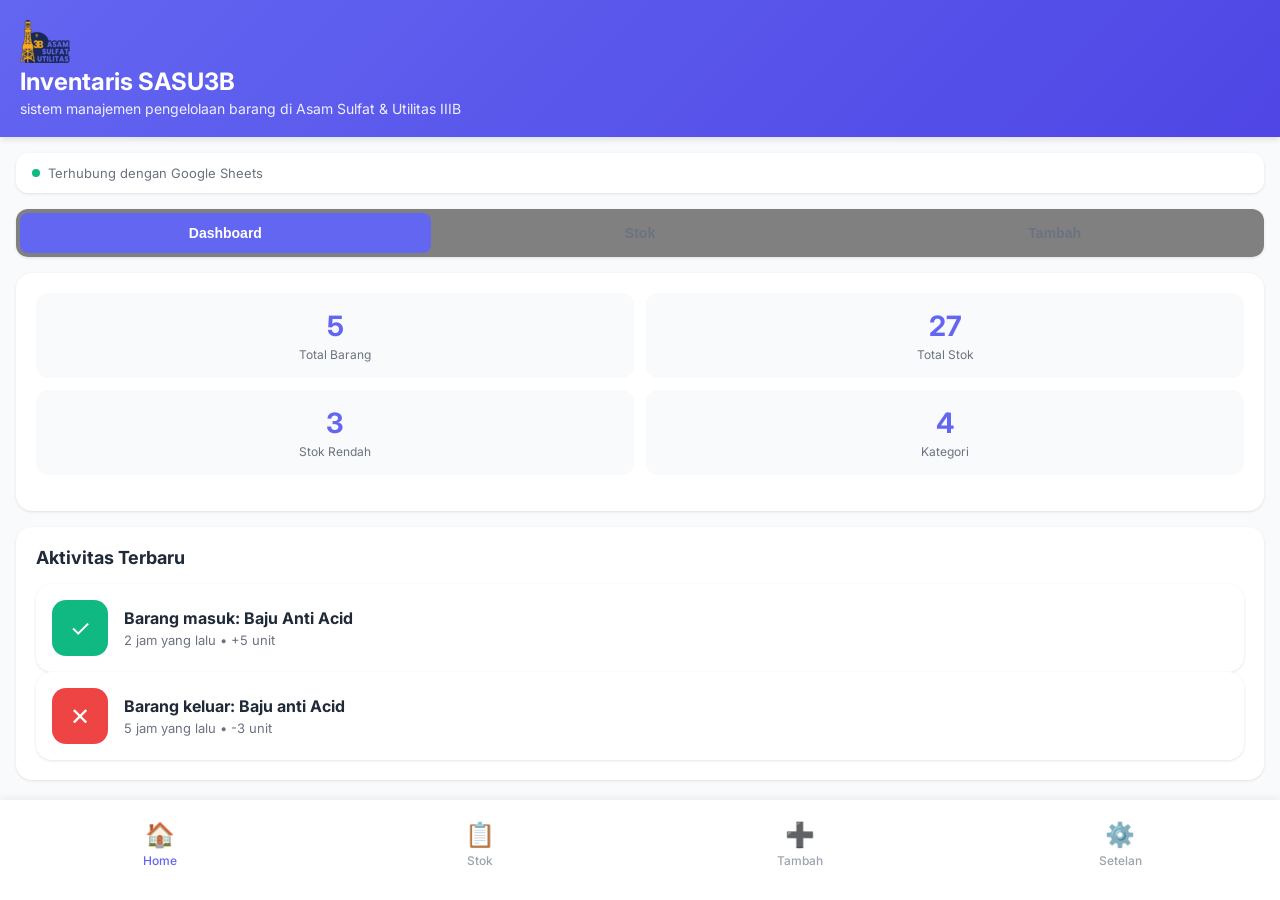
==== commit ecd71d04: "Update index.html" ====
--- a/index.html
+++ b/index.html
@@ -633,7 +633,7 @@
 
     <!-- Header -->
     <div class="header">   
-        <img src="65X60.png"> <h1> Inventaris SASU3B</h1>
+        <img src="50X42.png"> <h1> Inventaris SASU3B</h1>
         <p>sistem manajemen pengelolaan barang di Asam Sulfat & Utilitas IIIB</p>
     </div>
 
